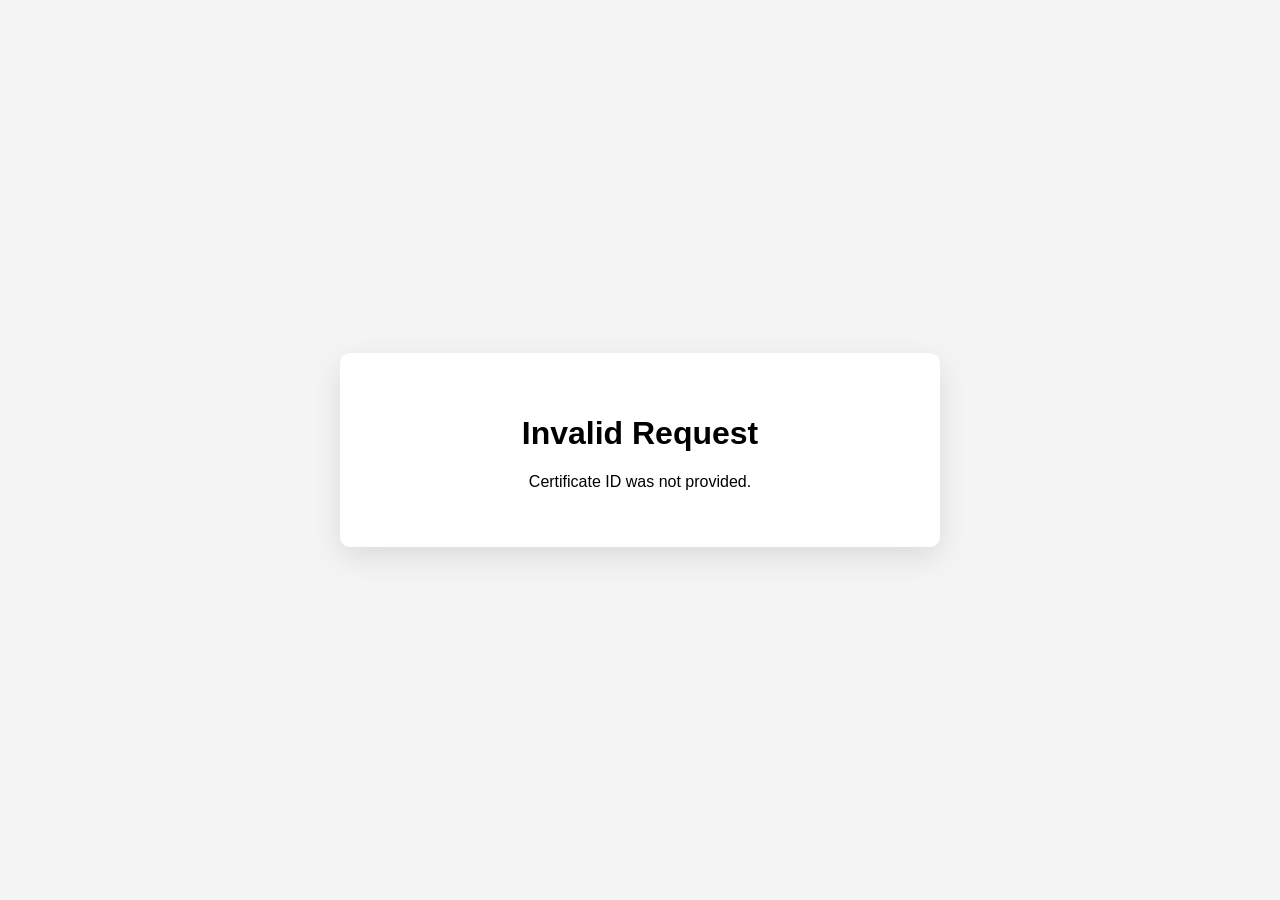
==== verify.html @ 3e637051 "Initial Commit" ====
<!DOCTYPE html>
<html lang="en">

<head>

    <meta charset="UTF-8">

    <meta name="viewport"
          content="width=device-width, initial-scale=1.0">

    <title>Verify Certificate</title>

    <link rel="stylesheet" href="style.css">

</head>

<body>

    <main class="verification-container">

        <div id="result">

            Verifying Certificate...

        </div>

    </main>

    <script src="verify.js"></script>

</body>

</html>
---- style.css ----
* {
    box-sizing: border-box;
}

body {
    margin: 0;
    min-height: 100vh;

    display: flex;
    justify-content: center;
    align-items: center;

    font-family: Arial, sans-serif;

    background: #f4f4f4;
}

.verification-container {
    width: 90%;
    max-width: 600px;

    padding: 40px;

    text-align: center;

    background: white;

    border-radius: 10px;

    box-shadow:
        0 10px 30px rgba(0, 0, 0, 0.1);
}

input {
    width: 100%;

    padding: 15px;

    margin-top: 20px;

    font-size: 16px;
}

button,
.certificate-button {
    display: inline-block;

    margin-top: 20px;

    padding: 15px 25px;

    border: none;

    background: black;

    color: white;

    text-decoration: none;

    cursor: pointer;
}

.verified-icon {
    font-size: 70px;

    color: green;
}

.certificate-details {
    margin-top: 30px;

    padding: 20px;

    background: #f5f5f5;
}
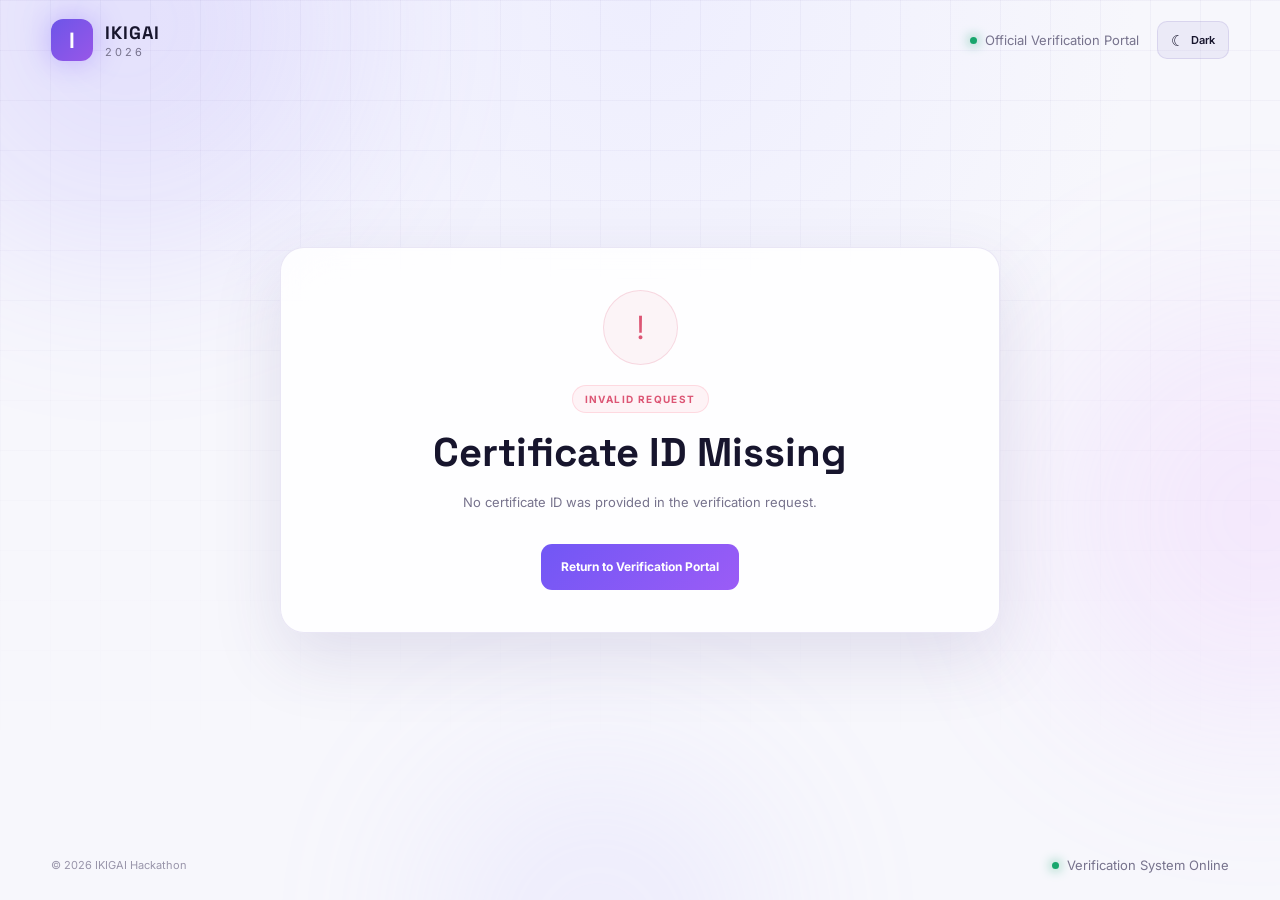
==== commit 851b9ed1: "Add dark and light certificate verification UI" ====
--- a/verify.html
+++ b/verify.html
@@ -1,33 +1,353 @@
 <!DOCTYPE html>
-<html lang="en">
+<html lang="en" data-theme="dark">
 
 <head>
 
     <meta charset="UTF-8">
 
-    <meta name="viewport"
-          content="width=device-width, initial-scale=1.0">
-
-    <title>Verify Certificate</title>
-
-    <link rel="stylesheet" href="style.css">
+    <meta
+        name="viewport"
+        content="width=device-width, initial-scale=1.0"
+    >
+
+    <meta
+        name="description"
+        content="Verify certificates issued by IKIGAI 2026"
+    >
+
+    <title>
+        Verify Certificate | IKIGAI 2026
+    </title>
+
+
+    <!-- APPLY SAVED THEME BEFORE PAGE LOAD -->
+
+    <script>
+
+        (function () {
+
+            const savedTheme =
+                localStorage.getItem("ikigai-theme");
+
+            const prefersLight =
+                window.matchMedia(
+                    "(prefers-color-scheme: light)"
+                ).matches;
+
+            const theme =
+                savedTheme ||
+                (prefersLight ? "light" : "dark");
+
+            document.documentElement.setAttribute(
+                "data-theme",
+                theme
+            );
+
+        })();
+
+    </script>
+
+
+    <!-- GOOGLE FONTS -->
+
+    <link
+        rel="preconnect"
+        href="https://fonts.googleapis.com"
+    >
+
+    <link
+        rel="preconnect"
+        href="https://fonts.gstatic.com"
+        crossorigin
+    >
+
+    <link
+        href="https://fonts.googleapis.com/css2?family=Inter:wght@400;500;600;700&family=Space+Grotesk:wght@500;600;700&display=swap"
+        rel="stylesheet"
+    >
+
+
+    <!-- MAIN STYLESHEET -->
+
+    <link
+        rel="stylesheet"
+        href="style.css"
+    >
 
 </head>
 
+
 <body>
 
-    <main class="verification-container">
-
-        <div id="result">
-
-            Verifying Certificate...
+
+    <!-- =====================================
+         BACKGROUND EFFECTS
+    ====================================== -->
+
+    <div
+        class="background-effects"
+        aria-hidden="true"
+    >
+
+        <div class="orb orb-one"></div>
+
+        <div class="orb orb-two"></div>
+
+        <div class="orb orb-three"></div>
+
+        <div class="grid-overlay"></div>
+
+    </div>
+
+
+
+    <!-- =====================================
+         NAVIGATION
+    ====================================== -->
+
+    <nav class="navbar">
+
+
+        <!-- BRAND -->
+
+        <a
+            href="index.html"
+            class="brand"
+            aria-label="IKIGAI 2026 Home"
+        >
+
+
+            <div class="brand-icon">
+
+                I
+
+            </div>
+
+
+            <div class="brand-information">
+
+
+                <span class="brand-name">
+
+                    IKIGAI
+
+                </span>
+
+
+                <span class="brand-year">
+
+                    2026
+
+                </span>
+
+
+            </div>
+
+
+        </a>
+
+
+
+        <!-- NAVIGATION ACTIONS -->
+
+        <div class="nav-actions">
+
+
+            <!-- SYSTEM STATUS -->
+
+            <div class="nav-status">
+
+
+                <span class="status-dot"></span>
+
+
+                <span>
+
+                    Official Verification Portal
+
+                </span>
+
+
+            </div>
+
+
+
+            <!-- THEME TOGGLE -->
+
+            <button
+                id="themeToggle"
+                class="theme-toggle"
+                type="button"
+                aria-label="Change website theme"
+            >
+
+                <!-- Added automatically by theme.js -->
+
+            </button>
+
 
         </div>
 
+
+    </nav>
+
+
+
+    <!-- =====================================
+         VERIFICATION PAGE
+    ====================================== -->
+
+    <main class="verify-page">
+
+
+        <section class="verify-container">
+
+
+
+            <!-- =================================
+                 LOADING STATE
+            ================================== -->
+
+            <div
+                id="loadingState"
+                class="result-card loading-card"
+            >
+
+
+                <!-- LOADING ICON -->
+
+                <div class="loading-animation">
+
+
+                    <div class="loader-ring"></div>
+
+
+                    <div class="loader-center">
+
+                        I
+
+                    </div>
+
+
+                </div>
+
+
+
+                <!-- LOADING HEADING -->
+
+                <h1>
+
+                    Verifying Certificate
+
+                </h1>
+
+
+
+                <!-- LOADING DESCRIPTION -->
+
+                <p>
+
+                    Checking the certificate against
+                    the official IKIGAI 2026
+                    certificate database.
+
+                </p>
+
+
+
+                <!-- LOADING PROGRESS BAR -->
+
+                <div class="loading-line">
+
+
+                    <div class="loading-progress"></div>
+
+
+                </div>
+
+
+            </div>
+
+
+
+            <!-- =================================
+                 RESULT CONTAINER
+            ================================== -->
+
+            <div
+                id="result"
+                aria-live="polite"
+            >
+
+                <!--
+                    Certificate verification result
+                    is generated by verify.js
+                -->
+
+            </div>
+
+
+        </section>
+
+
     </main>
 
+
+
+    <!-- =====================================
+         FOOTER
+    ====================================== -->
+
+    <footer>
+
+
+        <!-- COPYRIGHT -->
+
+        <div class="footer-copyright">
+
+            © 2026 IKIGAI Hackathon
+
+        </div>
+
+
+
+        <!-- SYSTEM STATUS -->
+
+        <div class="footer-status">
+
+
+            <span class="status-dot"></span>
+
+
+            <span>
+
+                Verification System Online
+
+            </span>
+
+
+        </div>
+
+
+    </footer>
+
+
+
+    <!-- =====================================
+         THEME SYSTEM
+    ====================================== -->
+
+    <script src="theme.js"></script>
+
+
+
+    <!-- =====================================
+         CERTIFICATE VERIFICATION
+    ====================================== -->
+
     <script src="verify.js"></script>
 
+
 </body>
 
 </html>
--- a/style.css
+++ b/style.css
@@ -1,75 +1,2185 @@
+/* =========================================================
+   IKIGAI 2026 CERTIFICATE VERIFICATION PORTAL
+   Complete Dark + Light Theme Stylesheet
+========================================================= */
+
+
+/* =========================================================
+   RESET
+========================================================= */
+
 * {
     box-sizing: border-box;
-}
+    margin: 0;
+    padding: 0;
+}
+
+
+html {
+    scroll-behavior: smooth;
+}
+
+
+body,
+button,
+input {
+    font-family: "Inter", sans-serif;
+}
+
+
+
+/* =========================================================
+   DARK THEME VARIABLES
+========================================================= */
+
+:root {
+    --background: #060816;
+    --background-secondary: #11132c;
+
+    --surface: rgba(15, 19, 42, 0.72);
+    --surface-strong: rgba(13, 17, 38, 0.82);
+    --surface-soft: rgba(4, 7, 20, 0.65);
+
+    --surface-border: rgba(255, 255, 255, 0.1);
+    --surface-border-soft: rgba(255, 255, 255, 0.07);
+
+    --purple: #7c5cff;
+    --purple-light: #a855f7;
+    --purple-soft: #b8aaff;
+
+    --pink: #e879f9;
+
+    --text: #ffffff;
+    --text-secondary: #d8daf0;
+    --text-muted: #969bb5;
+    --text-subtle: #666c89;
+
+    --success: #42e8a5;
+    --error: #ff7895;
+
+    --grid-color: rgba(255, 255, 255, 0.025);
+
+    --card-shadow:
+        0 30px 80px rgba(0, 0, 0, 0.35);
+
+    --input-background:
+        rgba(4, 7, 20, 0.65);
+
+    --toggle-background:
+        rgba(255, 255, 255, 0.05);
+
+    --toggle-hover:
+        rgba(255, 255, 255, 0.09);
+}
+
+
+
+/* =========================================================
+   LIGHT THEME VARIABLES
+========================================================= */
+
+html[data-theme="light"] {
+    --background: #f7f7fc;
+    --background-secondary: #eeeefe;
+
+    --surface: rgba(255, 255, 255, 0.72);
+    --surface-strong: rgba(255, 255, 255, 0.86);
+    --surface-soft: rgba(248, 248, 255, 0.9);
+
+    --surface-border: rgba(93, 75, 180, 0.13);
+    --surface-border-soft: rgba(93, 75, 180, 0.09);
+
+    --purple: #6d55e8;
+    --purple-light: #9857e8;
+    --purple-soft: #6d55e8;
+
+    --pink: #d75edc;
+
+    --text: #17152d;
+    --text-secondary: #393653;
+    --text-muted: #77738d;
+    --text-subtle: #9995aa;
+
+    --success: #18a66c;
+    --error: #dc5574;
+
+    --grid-color: rgba(78, 61, 150, 0.045);
+
+    --card-shadow:
+        0 30px 80px rgba(71, 57, 130, 0.13);
+
+    --input-background:
+        rgba(247, 247, 253, 0.9);
+
+    --toggle-background:
+        rgba(93, 75, 180, 0.07);
+
+    --toggle-hover:
+        rgba(93, 75, 180, 0.12);
+}
+
+
+
+/* =========================================================
+   BODY
+========================================================= */
 
 body {
-    margin: 0;
     min-height: 100vh;
 
     display: flex;
+    flex-direction: column;
+
+    overflow-x: hidden;
+
+    background:
+        radial-gradient(
+            circle at top,
+            var(--background-secondary) 0,
+            var(--background) 45%
+        );
+
+    color: var(--text);
+
+    transition:
+        background 0.4s ease,
+        color 0.4s ease;
+}
+
+
+
+/* =========================================================
+   BACKGROUND EFFECTS
+========================================================= */
+
+.background-effects {
+    position: fixed;
+
+    inset: 0;
+
+    z-index: -1;
+
+    overflow: hidden;
+
+    pointer-events: none;
+}
+
+
+.orb {
+    position: absolute;
+
+    border-radius: 50%;
+
+    filter: blur(100px);
+
+    opacity: 0.35;
+
+    animation:
+        floatOrb
+        10s
+        ease-in-out
+        infinite;
+
+    transition:
+        background 0.4s ease,
+        opacity 0.4s ease;
+}
+
+
+.orb-one {
+    width: 450px;
+    height: 450px;
+
+    top: -200px;
+    left: -100px;
+
+    background: #6d5df6;
+}
+
+
+.orb-two {
+    width: 400px;
+    height: 400px;
+
+    top: 35%;
+    right: -180px;
+
+    background: #a855f7;
+
+    animation-delay: -3s;
+}
+
+
+.orb-three {
+    width: 300px;
+    height: 300px;
+
+    bottom: -180px;
+    left: 35%;
+
+    background: #3923a8;
+
+    animation-delay: -6s;
+}
+
+
+.grid-overlay {
+    position: absolute;
+
+    inset: 0;
+
+    background-image:
+        linear-gradient(
+            var(--grid-color) 1px,
+            transparent 1px
+        ),
+        linear-gradient(
+            90deg,
+            var(--grid-color) 1px,
+            transparent 1px
+        );
+
+    background-size: 50px 50px;
+
+    mask-image:
+        linear-gradient(
+            to bottom,
+            black,
+            transparent 85%
+        );
+}
+
+
+@keyframes floatOrb {
+
+    0%,
+    100% {
+        transform:
+            translate(0, 0);
+    }
+
+    50% {
+        transform:
+            translate(30px, 40px);
+    }
+
+}
+
+
+
+/* =========================================================
+   LIGHT BACKGROUND EFFECTS
+========================================================= */
+
+html[data-theme="light"] .orb {
+    opacity: 0.18;
+}
+
+
+html[data-theme="light"] .orb-one {
+    background: #8d7cff;
+}
+
+
+html[data-theme="light"] .orb-two {
+    background: #e5a4ff;
+}
+
+
+html[data-theme="light"] .orb-three {
+    background: #b6adff;
+}
+
+
+
+/* =========================================================
+   NAVBAR
+========================================================= */
+
+.navbar {
+    width: min(1200px, 92%);
+
+    min-height: 80px;
+
+    margin: 0 auto;
+
+    display: flex;
+
+    align-items: center;
+
+    justify-content: space-between;
+
+    gap: 20px;
+}
+
+
+.brand {
+    display: flex;
+
+    align-items: center;
+
+    gap: 12px;
+
+    color: var(--text);
+
+    text-decoration: none;
+}
+
+
+.brand-icon {
+    width: 42px;
+    height: 42px;
+
+    flex-shrink: 0;
+
+    display: grid;
+
+    place-items: center;
+
+    border-radius: 12px;
+
+    background:
+        linear-gradient(
+            135deg,
+            var(--purple),
+            var(--purple-light)
+        );
+
+    color: white;
+
+    font-family:
+        "Space Grotesk",
+        sans-serif;
+
+    font-size: 22px;
+
+    font-weight: 700;
+
+    box-shadow:
+        0 0 30px
+        rgba(124, 92, 255, 0.4);
+}
+
+
+.brand-information {
+    display: block;
+}
+
+
+.brand-name {
+    display: block;
+
+    color: var(--text);
+
+    font-family:
+        "Space Grotesk",
+        sans-serif;
+
+    font-size: 18px;
+
+    font-weight: 700;
+
+    letter-spacing: 1px;
+}
+
+
+.brand-year {
+    display: block;
+
+    margin-top: 1px;
+
+    color: var(--text-muted);
+
+    font-size: 11px;
+
+    letter-spacing: 3px;
+}
+
+
+.nav-actions {
+    display: flex;
+
+    align-items: center;
+
+    gap: 18px;
+}
+
+
+.nav-status,
+.footer-status {
+    display: flex;
+
+    align-items: center;
+
+    gap: 8px;
+
+    color: var(--text-muted);
+
+    font-size: 13px;
+}
+
+
+.status-dot {
+    width: 7px;
+    height: 7px;
+
+    flex-shrink: 0;
+
+    display: inline-block;
+
+    border-radius: 50%;
+
+    background: var(--success);
+
+    box-shadow:
+        0 0 12px
+        var(--success);
+}
+
+
+
+/* =========================================================
+   THEME TOGGLE
+========================================================= */
+
+.theme-toggle {
+    width: auto;
+    height: 38px;
+
+    padding: 0 13px;
+
+    display: flex;
+
+    align-items: center;
+
     justify-content: center;
+
+    gap: 7px;
+
+    border:
+        1px solid var(--surface-border);
+
+    border-radius: 10px;
+
+    background:
+        var(--toggle-background);
+
+    color: var(--text);
+
+    box-shadow: none;
+
+    cursor: pointer;
+
+    transition:
+        background 0.25s ease,
+        color 0.25s ease,
+        border-color 0.25s ease,
+        transform 0.25s ease;
+}
+
+
+.theme-toggle:hover {
+    transform:
+        translateY(-1px);
+
+    background:
+        var(--toggle-hover);
+
+    box-shadow: none;
+}
+
+
+.theme-icon {
+    font-size: 15px;
+}
+
+
+.theme-text {
+    font-size: 11px;
+
+    font-weight: 600;
+}
+
+
+
+/* =========================================================
+   HOMEPAGE HERO
+========================================================= */
+
+.hero {
+    min-height:
+        calc(100vh - 150px);
+
+    flex: 1;
+
+    display: flex;
+
     align-items: center;
 
-    font-family: Arial, sans-serif;
-
-    background: #f4f4f4;
-}
-
-.verification-container {
-    width: 90%;
-    max-width: 600px;
-
-    padding: 40px;
+    justify-content: center;
+
+    padding:
+        60px 20px
+        80px;
+}
+
+
+.hero-content {
+    width: 100%;
+
+    max-width: 820px;
 
     text-align: center;
-
-    background: white;
-
-    border-radius: 10px;
+}
+
+
+
+/* =========================================================
+   EVENT BADGE
+========================================================= */
+
+.event-badge {
+    width: fit-content;
+
+    margin:
+        0 auto 25px;
+
+    padding:
+        9px 14px;
+
+    display: flex;
+
+    align-items: center;
+
+    gap: 9px;
+
+    border:
+        1px solid
+        rgba(124, 92, 255, 0.25);
+
+    border-radius: 100px;
+
+    background:
+        rgba(124, 92, 255, 0.08);
+
+    color: var(--purple-soft);
+
+    font-size: 11px;
+
+    font-weight: 700;
+
+    letter-spacing: 1.5px;
+
+    transition:
+        background 0.4s ease,
+        color 0.4s ease,
+        border-color 0.4s ease;
+}
+
+
+.badge-dot {
+    width: 6px;
+    height: 6px;
+
+    flex-shrink: 0;
+
+    border-radius: 50%;
+
+    background:
+        var(--purple-light);
 
     box-shadow:
-        0 10px 30px rgba(0, 0, 0, 0.1);
-}
+        0 0 10px
+        var(--purple-light);
+}
+
+
+html[data-theme="light"] .event-badge {
+    background:
+        rgba(109, 85, 232, 0.07);
+
+    border-color:
+        rgba(109, 85, 232, 0.15);
+
+    color: #6d55e8;
+}
+
+
+
+/* =========================================================
+   HERO HEADING
+========================================================= */
+
+.hero h1 {
+    max-width: 700px;
+
+    margin: 0 auto;
+
+    color: var(--text);
+
+    font-family:
+        "Space Grotesk",
+        sans-serif;
+
+    font-size:
+        clamp(44px, 7vw, 76px);
+
+    line-height: 1;
+
+    letter-spacing: -4px;
+}
+
+
+.hero h1 span {
+    display: inline-block;
+
+    background:
+        linear-gradient(
+            90deg,
+            #9b87ff,
+            #d279ff
+        );
+
+    -webkit-background-clip: text;
+
+    background-clip: text;
+
+    color: transparent;
+}
+
+
+.hero-description {
+    max-width: 590px;
+
+    margin:
+        25px auto 40px;
+
+    color: var(--text-muted);
+
+    font-size: 16px;
+
+    line-height: 1.7;
+}
+
+
+
+/* =========================================================
+   VERIFICATION CARD
+========================================================= */
+
+.verification-card {
+    position: relative;
+
+    padding: 30px;
+
+    overflow: hidden;
+
+    text-align: left;
+
+    border:
+        1px solid
+        var(--surface-border);
+
+    border-radius: 22px;
+
+    background:
+        var(--surface-strong);
+
+    backdrop-filter:
+        blur(25px);
+
+    -webkit-backdrop-filter:
+        blur(25px);
+
+    box-shadow:
+        var(--card-shadow);
+
+    transition:
+        background 0.4s ease,
+        border-color 0.4s ease,
+        box-shadow 0.4s ease;
+}
+
+
+.card-glow {
+    position: absolute;
+
+    width: 250px;
+    height: 150px;
+
+    top: -120px;
+    left: 50%;
+
+    transform:
+        translateX(-50%);
+
+    background:
+        var(--purple);
+
+    filter:
+        blur(80px);
+
+    opacity: 0.25;
+
+    pointer-events: none;
+}
+
+
+.card-header {
+    position: relative;
+
+    display: flex;
+
+    align-items: center;
+
+    gap: 15px;
+
+    margin-bottom: 25px;
+}
+
+
+.shield-icon {
+    width: 48px;
+    height: 48px;
+
+    flex-shrink: 0;
+
+    display: grid;
+
+    place-items: center;
+
+    border-radius: 14px;
+
+    background:
+        rgba(124, 92, 255, 0.14);
+
+    color: #aa98ff;
+
+    font-size: 21px;
+}
+
+
+html[data-theme="light"] .shield-icon {
+    background:
+        rgba(109, 85, 232, 0.09);
+
+    color:
+        #6d55e8;
+}
+
+
+.card-heading {
+    min-width: 0;
+}
+
+
+.card-header h2 {
+    margin-bottom: 5px;
+
+    color: var(--text);
+
+    font-family:
+        "Space Grotesk",
+        sans-serif;
+
+    font-size: 20px;
+}
+
+
+.card-header p {
+    color: var(--text-muted);
+
+    font-size: 13px;
+
+    line-height: 1.5;
+}
+
+
+
+/* =========================================================
+   VERIFICATION FORM
+========================================================= */
+
+label {
+    display: block;
+
+    margin-bottom: 9px;
+
+    color:
+        var(--text-secondary);
+
+    font-size: 12px;
+
+    font-weight: 600;
+}
+
+
+.verification-input-group {
+    display: flex;
+
+    gap: 12px;
+}
+
+
+.input-wrapper {
+    position: relative;
+
+    flex: 1;
+
+    min-width: 0;
+}
+
+
+.input-icon {
+    position: absolute;
+
+    left: 17px;
+
+    top: 50%;
+
+    z-index: 1;
+
+    transform:
+        translateY(-50%);
+
+    color:
+        var(--text-muted);
+
+    pointer-events: none;
+}
+
 
 input {
     width: 100%;
-
-    padding: 15px;
-
-    margin-top: 20px;
-
-    font-size: 16px;
-}
-
-button,
-.certificate-button {
+    height: 54px;
+
+    padding:
+        0 18px
+        0 45px;
+
+    outline: none;
+
+    border:
+        1px solid
+        var(--surface-border);
+
+    border-radius: 12px;
+
+    background:
+        var(--input-background);
+
+    color: var(--text);
+
+    font-family: inherit;
+
+    font-size: 14px;
+
+    transition:
+        background 0.3s ease,
+        color 0.3s ease,
+        border-color 0.3s ease,
+        box-shadow 0.25s ease;
+}
+
+
+input::placeholder {
+    color:
+        var(--text-muted);
+}
+
+
+input:focus {
+    border-color:
+        rgba(124, 92, 255, 0.75);
+
+    box-shadow:
+        0 0 0 4px
+        rgba(124, 92, 255, 0.1);
+}
+
+
+
+/* =========================================================
+   VERIFY BUTTON
+========================================================= */
+
+.verify-button {
+    height: 54px;
+
+    padding:
+        0 24px;
+
+    flex-shrink: 0;
+
+    display: flex;
+
+    align-items: center;
+
+    justify-content: center;
+
+    gap: 12px;
+
+    border: 0;
+
+    border-radius: 12px;
+
+    background:
+        linear-gradient(
+            135deg,
+            #7157f5,
+            #9b5cf6
+        );
+
+    color: white;
+
+    cursor: pointer;
+
+    font-size: 13px;
+
+    font-weight: 700;
+
+    box-shadow:
+        0 10px 30px
+        rgba(124, 92, 255, 0.3);
+
+    transition:
+        transform 0.25s ease,
+        box-shadow 0.25s ease;
+}
+
+
+.verify-button:hover {
+    transform:
+        translateY(-2px);
+
+    box-shadow:
+        0 15px 40px
+        rgba(124, 92, 255, 0.45);
+}
+
+
+.button-arrow {
+    font-size: 17px;
+
+    transition:
+        transform 0.2s ease;
+}
+
+
+.verify-button:hover
+.button-arrow {
+    transform:
+        translateX(4px);
+}
+
+
+
+/* =========================================================
+   FORM ERROR
+========================================================= */
+
+.form-error {
+    min-height: 15px;
+
+    margin-top: 10px;
+
+    color:
+        var(--error);
+
+    font-size: 12px;
+}
+
+
+
+/* =========================================================
+   SECURITY MESSAGE
+========================================================= */
+
+.security-message {
+    margin-top: 10px;
+
+    display: flex;
+
+    align-items: center;
+
+    justify-content: center;
+
+    gap: 8px;
+
+    color:
+        var(--text-muted);
+
+    font-size: 11px;
+
+    text-align: center;
+}
+
+
+.security-icon {
+    color:
+        var(--purple);
+}
+
+
+
+/* =========================================================
+   STATS
+========================================================= */
+
+.stats {
+    margin-top: 35px;
+
+    display: flex;
+
+    align-items: center;
+
+    justify-content: center;
+
+    gap: 35px;
+}
+
+
+.stat strong {
+    display: block;
+
+    color: var(--text);
+
+    font-family:
+        "Space Grotesk",
+        sans-serif;
+
+    font-size: 21px;
+}
+
+
+.stat span {
+    display: block;
+
+    margin-top: 4px;
+
+    color:
+        var(--text-muted);
+
+    font-size: 11px;
+}
+
+
+.stat-divider {
+    width: 1px;
+    height: 30px;
+
+    background:
+        var(--surface-border);
+}
+
+
+
+/* =========================================================
+   FOOTER
+========================================================= */
+
+footer {
+    width:
+        min(1200px, 92%);
+
+    min-height: 70px;
+
+    margin: 0 auto;
+
+    display: flex;
+
+    align-items: center;
+
+    justify-content: space-between;
+
+    gap: 20px;
+
+    color:
+        var(--text-subtle);
+
+    font-size: 11px;
+}
+
+
+
+/* =========================================================
+   VERIFY PAGE
+========================================================= */
+
+.verify-page {
+    min-height:
+        calc(100vh - 150px);
+
+    flex: 1;
+
+    display: flex;
+
+    align-items: center;
+
+    justify-content: center;
+
+    padding:
+        50px 20px
+        80px;
+}
+
+
+.verify-container {
+    width: 100%;
+
+    max-width: 720px;
+}
+
+
+
+/* =========================================================
+   RESULT CARD
+========================================================= */
+
+.result-card {
+    position: relative;
+
+    width: 100%;
+
+    padding: 42px;
+
+    overflow: hidden;
+
+    text-align: center;
+
+    border:
+        1px solid
+        var(--surface-border);
+
+    border-radius: 24px;
+
+    background:
+        var(--surface-strong);
+
+    backdrop-filter:
+        blur(25px);
+
+    -webkit-backdrop-filter:
+        blur(25px);
+
+    box-shadow:
+        var(--card-shadow);
+
+    animation:
+        resultAppear
+        0.6s
+        ease;
+
+    transition:
+        background 0.4s ease,
+        border-color 0.4s ease,
+        box-shadow 0.4s ease;
+}
+
+
+@keyframes resultAppear {
+
+    from {
+        opacity: 0;
+
+        transform:
+            translateY(20px)
+            scale(0.98);
+    }
+
+    to {
+        opacity: 1;
+
+        transform:
+            translateY(0)
+            scale(1);
+    }
+
+}
+
+
+
+/* =========================================================
+   LOADING STATE
+========================================================= */
+
+.loading-card {
+    padding:
+        70px 40px;
+}
+
+
+.loading-animation {
+    position: relative;
+
+    width: 90px;
+    height: 90px;
+
+    margin:
+        0 auto 30px;
+}
+
+
+.loader-ring {
+    position: absolute;
+
+    inset: 0;
+
+    border:
+        2px solid
+        rgba(124, 92, 255, 0.15);
+
+    border-top-color:
+        var(--purple);
+
+    border-radius: 50%;
+
+    animation:
+        rotateLoader
+        1s
+        linear
+        infinite;
+}
+
+
+.loader-center {
+    position: absolute;
+
+    inset: 14px;
+
+    display: grid;
+
+    place-items: center;
+
+    border-radius: 50%;
+
+    background:
+        rgba(124, 92, 255, 0.13);
+
+    color:
+        var(--purple);
+
+    font-family:
+        "Space Grotesk",
+        sans-serif;
+
+    font-size: 25px;
+
+    font-weight: 700;
+}
+
+
+@keyframes rotateLoader {
+
+    to {
+        transform:
+            rotate(360deg);
+    }
+
+}
+
+
+.loading-card h1 {
+    margin-bottom: 12px;
+
+    color: var(--text);
+
+    font-family:
+        "Space Grotesk",
+        sans-serif;
+
+    font-size: 28px;
+}
+
+
+.loading-card p {
+    max-width: 450px;
+
+    margin: 0 auto;
+
+    color:
+        var(--text-muted);
+
+    font-size: 14px;
+
+    line-height: 1.7;
+}
+
+
+.loading-line {
+    width: 220px;
+    height: 3px;
+
+    margin:
+        30px auto 0;
+
+    overflow: hidden;
+
+    border-radius: 100px;
+
+    background:
+        var(--surface-border-soft);
+}
+
+
+.loading-progress {
+    width: 50%;
+    height: 100%;
+
+    border-radius: inherit;
+
+    background:
+        linear-gradient(
+            90deg,
+            transparent,
+            var(--purple),
+            transparent
+        );
+
+    animation:
+        loadingProgress
+        1.2s
+        ease-in-out
+        infinite;
+}
+
+
+@keyframes loadingProgress {
+
+    from {
+        transform:
+            translateX(-150%);
+    }
+
+    to {
+        transform:
+            translateX(250%);
+    }
+
+}
+
+
+
+/* =========================================================
+   VERIFIED RESULT
+========================================================= */
+
+.success-animation {
+    margin-bottom: 20px;
+}
+
+
+.success-ring {
+    width: 80px;
+    height: 80px;
+
+    margin: 0 auto;
+
+    display: grid;
+
+    place-items: center;
+
+    border:
+        1px solid
+        rgba(66, 232, 165, 0.3);
+
+    border-radius: 50%;
+
+    background:
+        rgba(66, 232, 165, 0.08);
+
+    box-shadow:
+        0 0 50px
+        rgba(66, 232, 165, 0.12);
+}
+
+
+.success-ring span {
+    width: 50px;
+    height: 50px;
+
+    display: grid;
+
+    place-items: center;
+
+    border-radius: 50%;
+
+    background:
+        rgba(66, 232, 165, 0.16);
+
+    color:
+        var(--success);
+
+    font-size: 27px;
+
+    animation:
+        checkAppear
+        0.5s
+        ease;
+}
+
+
+@keyframes checkAppear {
+
+    from {
+        transform:
+            scale(0);
+    }
+
+    to {
+        transform:
+            scale(1);
+    }
+
+}
+
+
+
+/* =========================================================
+   VERIFIED / INVALID BADGES
+========================================================= */
+
+.verified-badge,
+.invalid-badge {
+    width: fit-content;
+
+    margin:
+        0 auto 14px;
+
+    padding:
+        7px 12px;
+
+    border-radius:
+        100px;
+
+    font-size: 10px;
+
+    font-weight: 700;
+
+    letter-spacing: 1.4px;
+}
+
+
+.verified-badge {
+    color:
+        var(--success);
+
+    background:
+        rgba(66, 232, 165, 0.08);
+
+    border:
+        1px solid
+        rgba(66, 232, 165, 0.2);
+}
+
+
+.verified-badge span {
+    width: 5px;
+    height: 5px;
+
     display: inline-block;
 
-    margin-top: 20px;
-
-    padding: 15px 25px;
-
-    border: none;
-
-    background: black;
+    margin-right: 6px;
+
+    border-radius: 50%;
+
+    background:
+        var(--success);
+}
+
+
+.invalid-badge {
+    color:
+        var(--error);
+
+    background:
+        rgba(255, 100, 130, 0.07);
+
+    border:
+        1px solid
+        rgba(255, 100, 130, 0.18);
+}
+
+
+
+/* =========================================================
+   RESULT TEXT
+========================================================= */
+
+.result-card h1 {
+    color:
+        var(--text);
+
+    font-family:
+        "Space Grotesk",
+        sans-serif;
+
+    font-size:
+        clamp(28px, 5vw, 40px);
+}
+
+
+.result-description {
+    max-width: 500px;
+
+    margin:
+        13px auto 30px;
+
+    color:
+        var(--text-muted);
+
+    font-size: 13px;
+
+    line-height: 1.7;
+}
+
+
+
+/* =========================================================
+   PARTICIPANT SECTION
+========================================================= */
+
+.participant-section {
+    margin-bottom: 20px;
+
+    padding: 24px;
+
+    border:
+        1px solid
+        rgba(124, 92, 255, 0.18);
+
+    border-radius: 16px;
+
+    background:
+        rgba(124, 92, 255, 0.06);
+}
+
+
+.section-label {
+    color:
+        var(--purple);
+
+    font-size: 9px;
+
+    font-weight: 700;
+
+    letter-spacing: 1.7px;
+}
+
+
+.participant-section h2 {
+    margin:
+        8px 0 5px;
+
+    color:
+        var(--text);
+
+    font-family:
+        "Space Grotesk",
+        sans-serif;
+
+    font-size: 27px;
+
+    overflow-wrap: anywhere;
+}
+
+
+.participant-section p {
+    color:
+        var(--text-muted);
+
+    font-size: 13px;
+
+    overflow-wrap: anywhere;
+}
+
+
+
+/* =========================================================
+   CERTIFICATE INFORMATION
+========================================================= */
+
+.certificate-information {
+    display: grid;
+
+    grid-template-columns:
+        repeat(2, 1fr);
+
+    gap: 10px;
+
+    margin-bottom: 25px;
+}
+
+
+.info-item {
+    padding: 16px;
+
+    text-align: left;
+
+    border:
+        1px solid
+        var(--surface-border-soft);
+
+    border-radius: 12px;
+
+    background:
+        var(--surface-soft);
+}
+
+
+.info-label {
+    display: block;
+
+    margin-bottom: 7px;
+
+    color:
+        var(--text-muted);
+
+    font-size: 9px;
+
+    font-weight: 700;
+
+    letter-spacing: 1px;
+
+    text-transform: uppercase;
+}
+
+
+.info-item strong {
+    display: block;
+
+    overflow-wrap: anywhere;
+
+    color:
+        var(--text-secondary);
+
+    font-size: 12px;
+}
+
+
+
+/* =========================================================
+   VERIFICATION FOOTER
+========================================================= */
+
+.verification-footer {
+    display: flex;
+
+    align-items: center;
+
+    justify-content: space-between;
+
+    gap: 15px;
+
+    padding-top: 20px;
+
+    border-top:
+        1px solid
+        var(--surface-border-soft);
+}
+
+
+.database-status {
+    display: flex;
+
+    align-items: center;
+
+    gap: 8px;
+
+    color:
+        var(--text-muted);
+
+    font-size: 10px;
+}
+
+
+
+/* =========================================================
+   CERTIFICATE / RETURN BUTTONS
+========================================================= */
+
+.view-certificate-button,
+.return-button {
+    min-height: 46px;
+
+    padding:
+        0 20px;
+
+    display: inline-flex;
+
+    align-items: center;
+
+    justify-content: center;
+
+    gap: 10px;
+
+    border: 0;
+
+    border-radius: 11px;
+
+    background:
+        linear-gradient(
+            135deg,
+            #7157f5,
+            #9b5cf6
+        );
 
     color: white;
 
     text-decoration: none;
 
+    font-family: inherit;
+
+    font-size: 12px;
+
+    font-weight: 700;
+
     cursor: pointer;
-}
-
-.verified-icon {
-    font-size: 70px;
-
-    color: green;
-}
-
-.certificate-details {
-    margin-top: 30px;
-
-    padding: 20px;
-
-    background: #f5f5f5;
+
+    transition:
+        transform 0.25s ease,
+        box-shadow 0.25s ease;
+}
+
+
+.view-certificate-button:hover,
+.return-button:hover {
+    transform:
+        translateY(-2px);
+
+    box-shadow:
+        0 12px 35px
+        rgba(124, 92, 255, 0.35);
+}
+
+
+.disabled-button {
+    opacity: 0.5;
+
+    cursor:
+        not-allowed;
+}
+
+
+.disabled-button:hover {
+    transform: none;
+
+    box-shadow: none;
+}
+
+
+
+/* =========================================================
+   VERIFY ANOTHER
+========================================================= */
+
+.verify-another {
+    display: inline-block;
+
+    margin-top: 25px;
+
+    color:
+        var(--text-muted);
+
+    text-decoration: none;
+
+    font-size: 11px;
+
+    transition:
+        color 0.2s ease;
+}
+
+
+.verify-another:hover {
+    color:
+        var(--text);
+}
+
+
+
+/* =========================================================
+   ERROR RESULT
+========================================================= */
+
+.error-icon {
+    width: 75px;
+    height: 75px;
+
+    margin:
+        0 auto 20px;
+
+    display: grid;
+
+    place-items: center;
+
+    border-radius: 50%;
+
+    border:
+        1px solid
+        rgba(255, 100, 130, 0.3);
+
+    background:
+        rgba(255, 100, 130, 0.08);
+}
+
+
+.error-icon span {
+    color:
+        var(--error);
+
+    font-size: 32px;
+}
+
+
+.invalid-id-box {
+    max-width: 400px;
+
+    margin:
+        0 auto 25px;
+
+    padding: 18px;
+
+    border:
+        1px solid
+        var(--surface-border-soft);
+
+    border-radius: 12px;
+
+    background:
+        var(--surface-soft);
+}
+
+
+.invalid-id-box span {
+    display: block;
+
+    margin-bottom: 7px;
+
+    color:
+        var(--text-muted);
+
+    font-size: 9px;
+
+    letter-spacing: 1.4px;
+}
+
+
+.invalid-id-box strong {
+    display: block;
+
+    overflow-wrap: anywhere;
+
+    color:
+        var(--text-secondary);
+
+    font-size: 13px;
+}
+
+
+
+/* =========================================================
+   LIGHT MODE SPECIFIC POLISH
+========================================================= */
+
+html[data-theme="light"] .verification-card,
+html[data-theme="light"] .result-card {
+    box-shadow:
+        0 25px 70px
+        rgba(71, 57, 130, 0.13);
+}
+
+
+html[data-theme="light"] .participant-section {
+    background:
+        rgba(109, 85, 232, 0.055);
+
+    border-color:
+        rgba(109, 85, 232, 0.14);
+}
+
+
+html[data-theme="light"] .success-ring {
+    background:
+        rgba(24, 166, 108, 0.07);
+
+    border-color:
+        rgba(24, 166, 108, 0.2);
+}
+
+
+html[data-theme="light"] .success-ring span {
+    background:
+        rgba(24, 166, 108, 0.11);
+}
+
+
+html[data-theme="light"] .error-icon {
+    background:
+        rgba(220, 85, 116, 0.06);
+
+    border-color:
+        rgba(220, 85, 116, 0.18);
+}
+
+
+
+/* =========================================================
+   TABLET RESPONSIVENESS
+========================================================= */
+
+@media (max-width: 800px) {
+
+    .hero {
+        padding-top: 45px;
+    }
+
+
+    .hero h1 {
+        letter-spacing:
+            -3px;
+    }
+
+}
+
+
+
+/* =========================================================
+   MOBILE RESPONSIVENESS
+========================================================= */
+
+@media (max-width: 650px) {
+
+    .navbar {
+        min-height: 70px;
+    }
+
+
+    .nav-actions {
+        gap: 8px;
+    }
+
+
+    .nav-status {
+        display: none;
+    }
+
+
+    .theme-text {
+        display: none;
+    }
+
+
+    .theme-toggle {
+        width: 38px;
+
+        padding: 0;
+    }
+
+
+    .hero {
+        min-height:
+            calc(100vh - 130px);
+
+        padding:
+            40px 15px
+            60px;
+    }
+
+
+    .hero h1 {
+        letter-spacing:
+            -2px;
+    }
+
+
+    .hero-description {
+        margin-bottom:
+            30px;
+
+        font-size:
+            14px;
+    }
+
+
+    .verification-card {
+        padding: 22px;
+    }
+
+
+    .card-header {
+        align-items:
+            flex-start;
+    }
+
+
+    .verification-input-group {
+        flex-direction:
+            column;
+    }
+
+
+    .verify-button {
+        width: 100%;
+    }
+
+
+    .security-message {
+        align-items:
+            flex-start;
+
+        text-align:
+            left;
+    }
+
+
+    .stats {
+        gap: 18px;
+    }
+
+
+    .stat strong {
+        font-size:
+            18px;
+    }
+
+
+    .stat span {
+        font-size:
+            9px;
+    }
+
+
+    footer {
+        justify-content:
+            center;
+
+        text-align:
+            center;
+    }
+
+
+    .footer-status {
+        display: none;
+    }
+
+
+    .verify-page {
+        padding:
+            35px 15px
+            60px;
+    }
+
+
+    .result-card {
+        padding:
+            30px 20px;
+    }
+
+
+    .loading-card {
+        padding:
+            55px 20px;
+    }
+
+
+    .certificate-information {
+        grid-template-columns:
+            1fr;
+    }
+
+
+    .verification-footer {
+        flex-direction:
+            column;
+    }
+
+
+    .database-status {
+        justify-content:
+            center;
+    }
+
+
+    .view-certificate-button,
+    .return-button {
+        width: 100%;
+    }
+
+}
+
+
+
+/* =========================================================
+   SMALL MOBILE RESPONSIVENESS
+========================================================= */
+
+@media (max-width: 400px) {
+
+    .brand-icon {
+        width: 38px;
+        height: 38px;
+
+        font-size: 19px;
+    }
+
+
+    .brand-name {
+        font-size: 16px;
+    }
+
+
+    .hero h1 {
+        font-size: 40px;
+    }
+
+
+    .event-badge {
+        font-size: 9px;
+
+        letter-spacing:
+            1px;
+    }
+
+
+    .stats {
+        gap: 12px;
+    }
+
+
+    .stat-divider {
+        height: 25px;
+    }
+
+
+    .participant-section h2 {
+        font-size: 23px;
+    }
+
+}
+
+
+
+/* =========================================================
+   REDUCED MOTION ACCESSIBILITY
+========================================================= */
+
+@media (
+    prefers-reduced-motion: reduce
+) {
+
+    *,
+    *::before,
+    *::after {
+        scroll-behavior: auto !important;
+
+        animation-duration:
+            0.01ms !important;
+
+        animation-iteration-count:
+            1 !important;
+
+        transition-duration:
+            0.01ms !important;
+    }
+
 }
